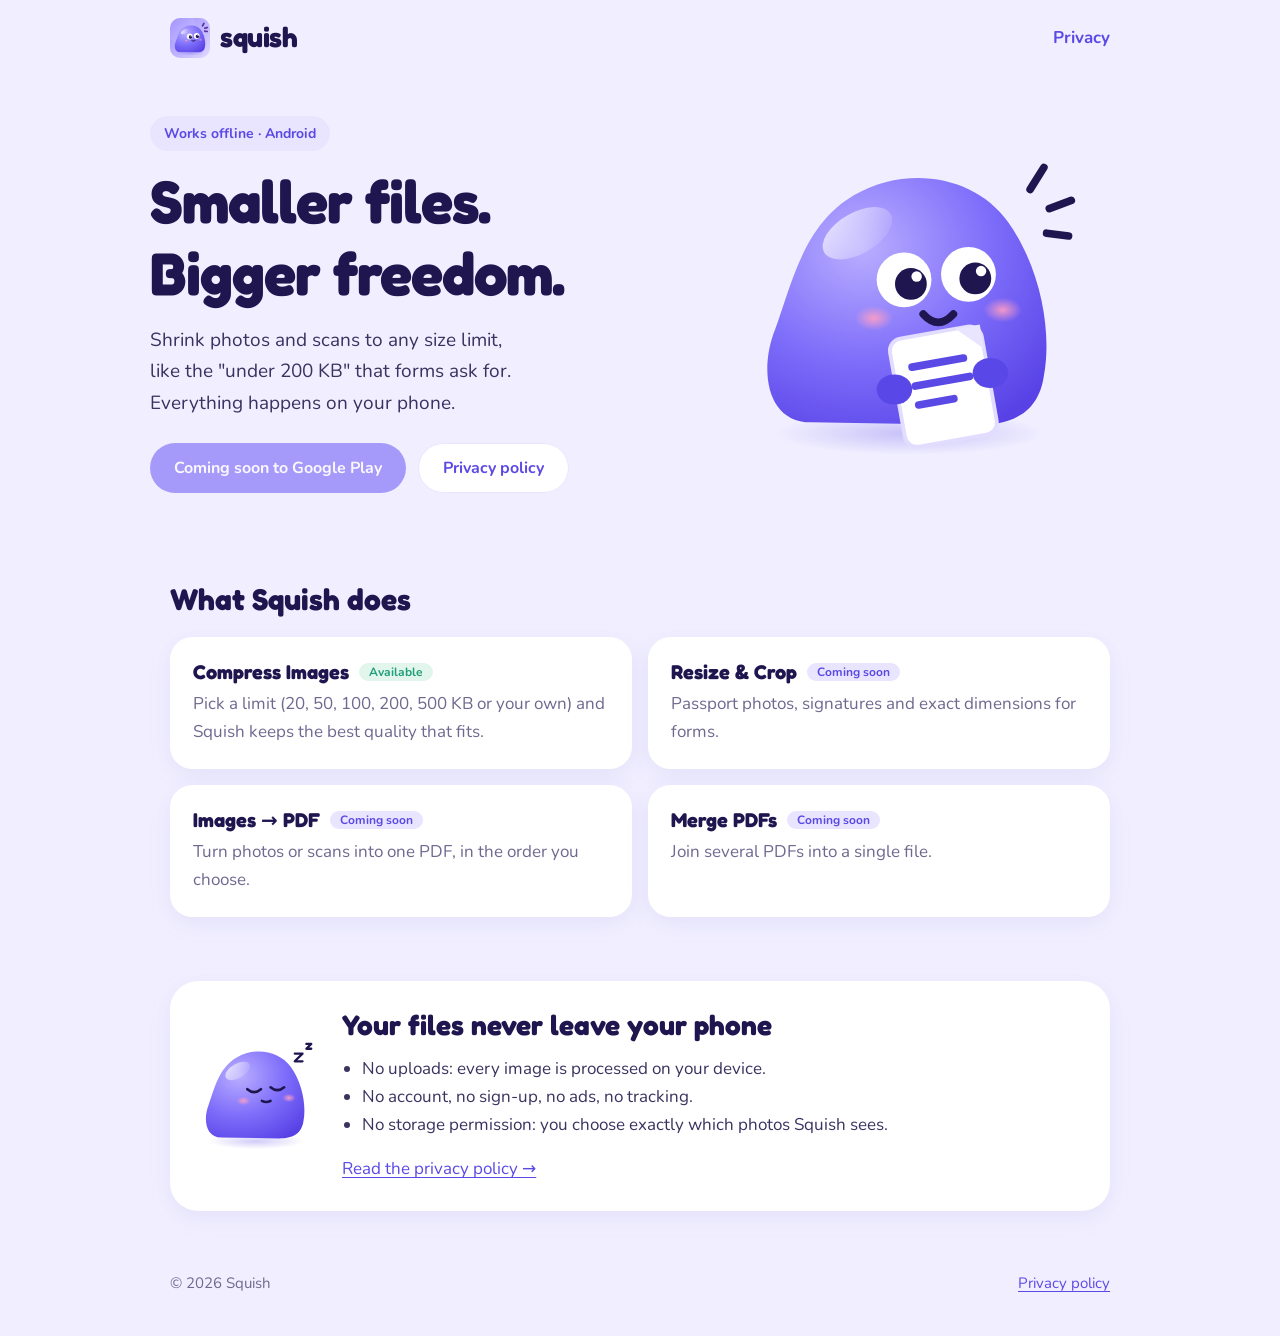
==== index.html @ 7645c55e "Initial Commit: Website for Squish app" ====
<!doctype html>
<html lang="en">
<head>
  <meta charset="utf-8">
  <meta name="viewport" content="width=device-width, initial-scale=1">
  <title>Squish: compress images offline</title>
  <meta name="description" content="Squish is an Android app that shrinks images to any size limit, like under 200 KB, right on your phone. No uploads, no sign-up.">
  <meta name="theme-color" content="#7462F7">
  <link rel="icon" type="image/png" href="/assets/favicon.png">
  <link rel="apple-touch-icon" href="/assets/apple-touch-icon.png">
  <meta property="og:title" content="Squish: compress images offline">
  <meta property="og:description" content="Shrink images to any size limit, right on your phone. No uploads. No sign-up.">
  <meta property="og:image" content="/assets/icon-512.png">
  <link rel="preconnect" href="https://fonts.googleapis.com">
  <link rel="preconnect" href="https://fonts.gstatic.com" crossorigin>
  <link href="https://fonts.googleapis.com/css2?family=Fredoka:wght@500;600;700&family=Nunito:wght@400;600;700;800&display=swap" rel="stylesheet">
  <link rel="stylesheet" href="/assets/styles.css">
</head>
<body>
  <header class="site-header">
    <div class="wrap">
      <a class="brand" href="/"><img src="/assets/icon-512.png" alt="">squish</a>
      <nav class="nav"><a href="/privacy">Privacy</a></nav>
    </div>
  </header>

  <main>
    <div class="wrap hero">
      <div>
        <span class="pill">Works offline · Android</span>
        <h1 style="margin-top:14px">Smaller files.<br>Bigger freedom.</h1>
        <p class="lead">Shrink photos and scans to any size limit, like the "under 200&nbsp;KB" that forms ask for. Everything happens on your phone.</p>
        <div class="actions">
          <!-- Replace with your Play Store link once the app is public:
               https://play.google.com/store/apps/details?id=com.devarsh.squish -->
          <a class="btn" aria-disabled="true">Coming soon to Google Play</a>
          <a class="btn secondary" href="/privacy">Privacy policy</a>
        </div>
      </div>
      <div class="art"><img src="/assets/mascot.svg" alt="Squish mascot, a purple blob holding a document" width="496" height="448"></div>
    </div>

    <section aria-labelledby="tools">
      <div class="wrap">
        <h2 id="tools">What Squish does</h2>
        <div class="grid">
          <div class="card">
            <h3>Compress Images <span class="tag live">Available</span></h3>
            <p>Pick a limit (20, 50, 100, 200, 500 KB or your own) and Squish keeps the best quality that fits.</p>
          </div>
          <div class="card">
            <h3>Resize &amp; Crop <span class="tag">Coming soon</span></h3>
            <p>Passport photos, signatures and exact dimensions for forms.</p>
          </div>
          <div class="card">
            <h3>Images → PDF <span class="tag">Coming soon</span></h3>
            <p>Turn photos or scans into one PDF, in the order you choose.</p>
          </div>
          <div class="card">
            <h3>Merge PDFs <span class="tag">Coming soon</span></h3>
            <p>Join several PDFs into a single file.</p>
          </div>
        </div>
      </div>
    </section>

    <section aria-labelledby="privacy">
      <div class="wrap">
        <div class="privacy-band">
          <img src="/assets/mascot-sleepy.svg" alt="" width="496" height="448">
          <div>
            <h2 id="privacy" style="font-size:28px">Your files never leave your phone</h2>
            <ul>
              <li>No uploads: every image is processed on your device.</li>
              <li>No account, no sign-up, no ads, no tracking.</li>
              <li>No storage permission: you choose exactly which photos Squish sees.</li>
            </ul>
            <a href="/privacy">Read the privacy policy →</a>
          </div>
        </div>
      </div>
    </section>
  </main>

  <footer class="site-footer">
    <div class="wrap">
      <span>© 2026 Squish</span>
      <a href="/privacy">Privacy policy</a>
    </div>
  </footer>
</body>
</html>
---- assets/styles.css ----
/* Squish site: same tokens as src/theme in the app */
:root {
  --bg: #f1efff;
  --bg-deep: #e7e3ff;
  --surface: #ffffff;
  --primary: #7462f7;
  --primary-deep: #5b49e6;
  --primary-tint: #e9e5ff;
  --ink: #1f1650;
  --text: #3a3360;
  --muted: #6f6990;
  --success: #1f9e77;
  --success-tint: #e3f6ee;
  --radius: 22px;
  --shadow: 0 6px 24px rgba(75, 59, 196, 0.08);
  color-scheme: light;
}

* { box-sizing: border-box; }

html { -webkit-text-size-adjust: 100%; }

body {
  margin: 0;
  background: var(--bg);
  color: var(--text);
  font-family: "Nunito", system-ui, -apple-system, "Segoe UI", Roboto, sans-serif;
  font-size: 17px;
  line-height: 1.65;
}

a { color: var(--primary-deep); text-underline-offset: 3px; }
a:hover { color: var(--ink); }
a:focus-visible, .btn:focus-visible { outline: 3px solid var(--primary); outline-offset: 3px; border-radius: 8px; }

h1, h2, h3, .brand {
  font-family: "Fredoka", "Nunito", system-ui, sans-serif;
  color: var(--ink);
  line-height: 1.2;
  margin: 0;
}

.wrap { width: 100%; max-width: 980px; margin: 0 auto; padding: 0 20px; }

/* Header */
.site-header { padding: 18px 0; }
.site-header .wrap { display: flex; align-items: center; justify-content: space-between; gap: 16px; }
.brand { display: inline-flex; align-items: center; gap: 10px; font-size: 28px; font-weight: 700; text-decoration: none; letter-spacing: -0.5px; }
.brand img { width: 40px; height: 40px; border-radius: 10px; }
.nav a { font-weight: 700; text-decoration: none; }

/* Hero */
.hero { display: grid; grid-template-columns: 1.2fr 1fr; gap: 32px; align-items: center; padding: 40px 0 56px; }
.hero h1 { font-size: clamp(38px, 6vw, 60px); font-weight: 700; letter-spacing: -1px; }
.hero p.lead { font-size: 19px; margin: 16px 0 24px; max-width: 34ch; }
.hero .art { display: flex; justify-content: center; }
.hero .art img { width: min(340px, 80%); height: auto; }

.pill {
  display: inline-flex; align-items: center; gap: 8px;
  background: var(--primary-tint); color: var(--primary-deep);
  font-weight: 700; font-size: 14px; padding: 6px 14px; border-radius: 999px;
}

.actions { display: flex; flex-wrap: wrap; gap: 12px; align-items: center; }
.btn {
  display: inline-flex; align-items: center; justify-content: center; gap: 8px;
  min-height: 50px; padding: 0 24px; border-radius: 999px;
  font-weight: 700; font-size: 16px; text-decoration: none;
  background: var(--primary); color: #fff; border: 0;
}
.btn:hover { background: var(--primary-deep); color: #fff; }
.btn.secondary { background: var(--surface); color: var(--primary-deep); border: 1.5px solid var(--primary-tint); }
.btn.secondary:hover { border-color: var(--primary); color: var(--ink); }
.btn[aria-disabled="true"] { opacity: 0.6; pointer-events: none; }

/* Sections */
section { padding: 32px 0; }
section > .wrap > h2 { font-size: 30px; margin-bottom: 20px; }

.grid { display: grid; grid-template-columns: repeat(2, 1fr); gap: 16px; }
.card {
  background: var(--surface); border-radius: var(--radius); padding: 22px;
  box-shadow: var(--shadow); border: 1.5px solid #fff;
}
.card h3 { font-size: 20px; margin-bottom: 6px; display: flex; align-items: center; gap: 10px; flex-wrap: wrap; }
.card p { margin: 0; color: var(--muted); }
.tag { font-family: "Nunito", sans-serif; font-size: 12px; font-weight: 700; padding: 2px 10px; border-radius: 999px; background: var(--primary-tint); color: var(--primary-deep); }
.tag.live { background: var(--success-tint); color: var(--success); }

.privacy-band { background: var(--surface); border-radius: 28px; padding: 28px; box-shadow: var(--shadow); display: grid; grid-template-columns: auto 1fr; gap: 24px; align-items: center; }
.privacy-band img { width: 120px; height: auto; }
.privacy-band ul { margin: 12px 0 16px; padding-left: 20px; }

/* Policy page */
.policy { padding: 24px 0 56px; }
.policy article {
  background: var(--surface); border-radius: 28px; box-shadow: var(--shadow);
  padding: clamp(22px, 5vw, 48px); max-width: 760px; margin: 0 auto;
}
.policy h1 { font-size: clamp(32px, 5vw, 44px); }
.policy .meta { color: var(--muted); margin: 8px 0 24px; }
.policy h2 { font-size: 22px; margin: 32px 0 8px; }
.policy ul { padding-left: 22px; }
.policy li { margin: 6px 0; }
.summary {
  background: var(--primary-tint); border-radius: 18px; padding: 18px 20px; margin: 0 0 8px;
  color: var(--ink); font-weight: 600;
}
.summary strong { font-family: "Fredoka", sans-serif; font-weight: 600; font-size: 19px; display: block; margin-bottom: 4px; }
table { width: 100%; border-collapse: collapse; margin: 12px 0; font-size: 16px; }
th, td { text-align: left; padding: 10px 12px; border-bottom: 1px solid var(--primary-tint); vertical-align: top; }
th { color: var(--ink); font-weight: 800; }

/* Footer */
.site-footer { padding: 28px 0 40px; color: var(--muted); font-size: 15px; }
.site-footer .wrap { display: flex; flex-wrap: wrap; gap: 8px 20px; justify-content: space-between; }

@media (max-width: 720px) {
  .hero { grid-template-columns: 1fr; padding-top: 16px; text-align: left; }
  .hero .art { order: -1; }
  .hero .art img { width: 200px; }
  .grid { grid-template-columns: 1fr; }
  .privacy-band { grid-template-columns: 1fr; }
  .privacy-band img { width: 90px; }
  table, thead, tbody, tr, th, td { font-size: 15px; }
}
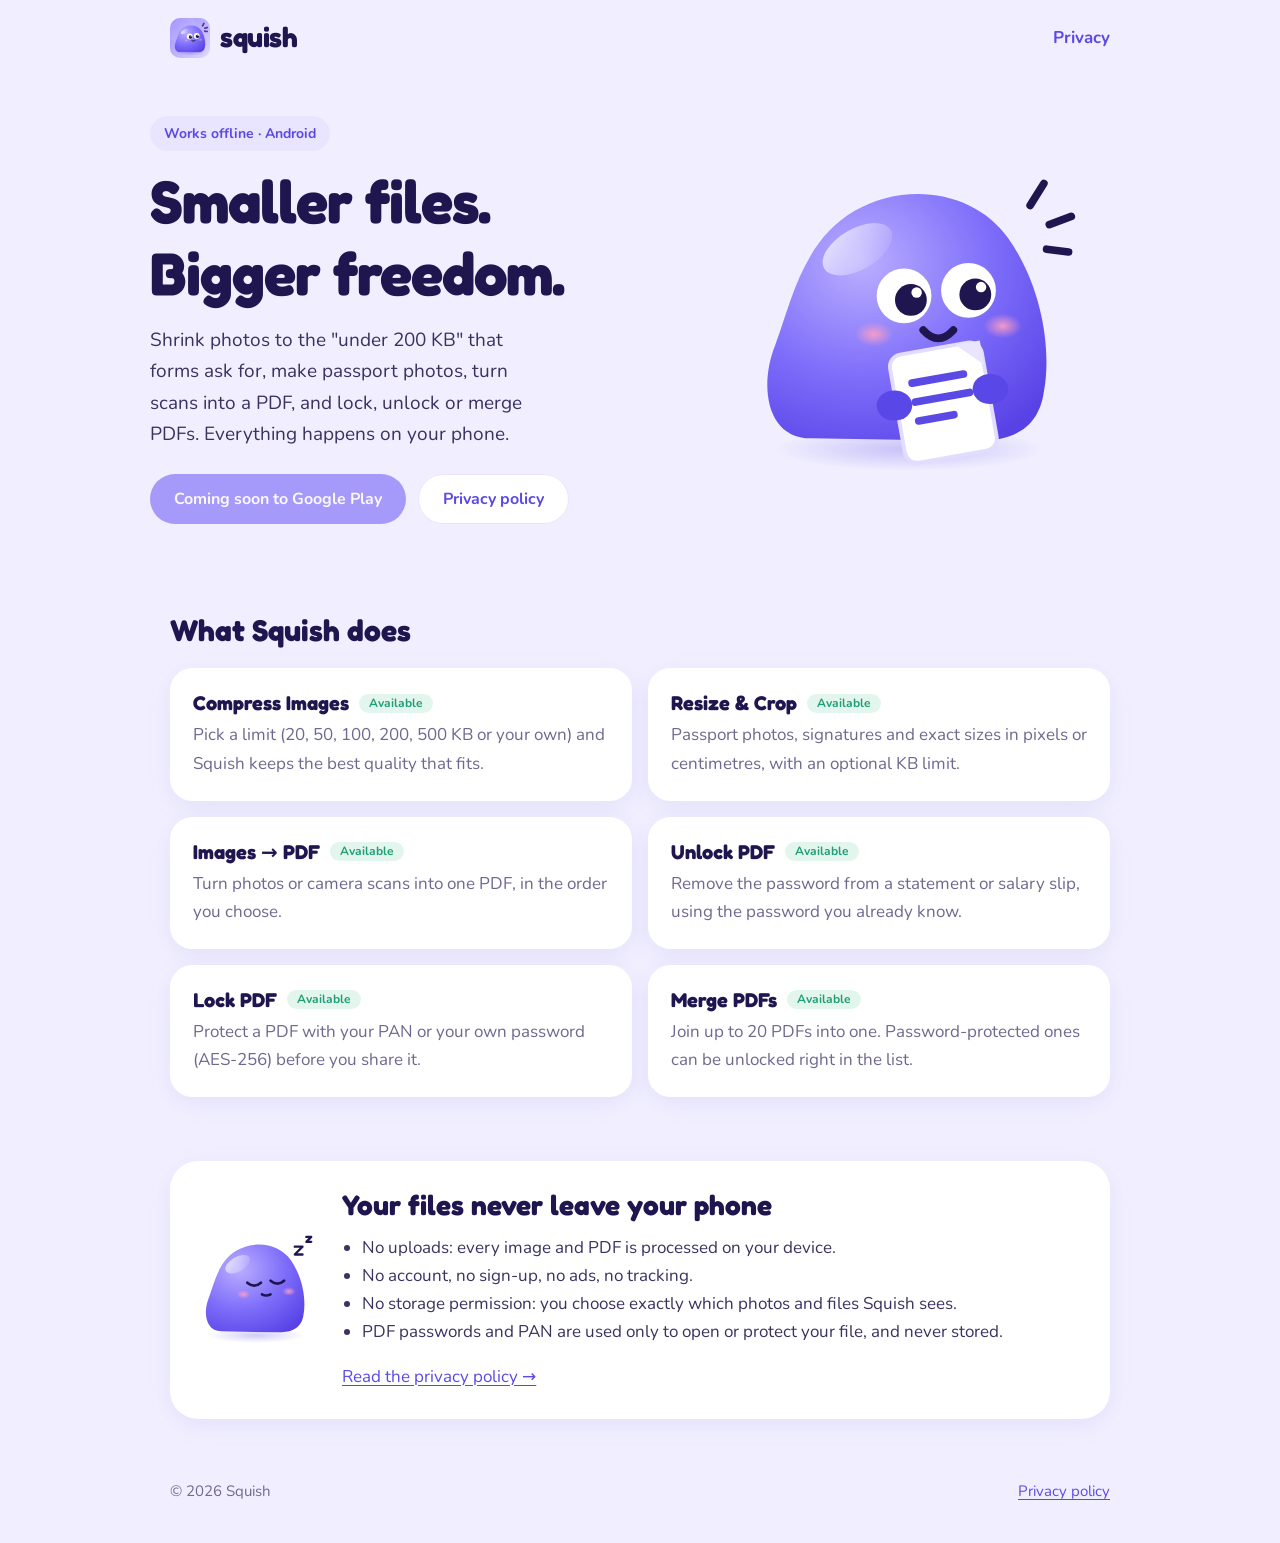
==== commit ee6b5ea4: "Update site and privacy policy for PDF tools" ====
--- a/index.html
+++ b/index.html
@@ -3,13 +3,13 @@
 <head>
   <meta charset="utf-8">
   <meta name="viewport" content="width=device-width, initial-scale=1">
-  <title>Squish: compress images offline</title>
-  <meta name="description" content="Squish is an Android app that shrinks images to any size limit, like under 200 KB, right on your phone. No uploads, no sign-up.">
+  <title>Squish: offline image and PDF tools</title>
+  <meta name="description" content="Squish is an Android app for forms and documents: compress images to any size limit, make passport photos, turn scans into PDFs, and lock, unlock or merge PDFs. Everything happens on your phone. No uploads, no sign-up.">
   <meta name="theme-color" content="#7462F7">
   <link rel="icon" type="image/png" href="/assets/favicon.png">
   <link rel="apple-touch-icon" href="/assets/apple-touch-icon.png">
-  <meta property="og:title" content="Squish: compress images offline">
-  <meta property="og:description" content="Shrink images to any size limit, right on your phone. No uploads. No sign-up.">
+  <meta property="og:title" content="Squish: offline image and PDF tools">
+  <meta property="og:description" content="Compress, resize, convert, lock, unlock and merge, right on your phone. No uploads. No sign-up.">
   <meta property="og:image" content="/assets/icon-512.png">
   <link rel="preconnect" href="https://fonts.googleapis.com">
   <link rel="preconnect" href="https://fonts.gstatic.com" crossorigin>
@@ -29,7 +29,7 @@
       <div>
         <span class="pill">Works offline · Android</span>
         <h1 style="margin-top:14px">Smaller files.<br>Bigger freedom.</h1>
-        <p class="lead">Shrink photos and scans to any size limit, like the "under 200&nbsp;KB" that forms ask for. Everything happens on your phone.</p>
+        <p class="lead">Shrink photos to the "under 200&nbsp;KB" that forms ask for, make passport photos, turn scans into a PDF, and lock, unlock or merge PDFs. Everything happens on your phone.</p>
         <div class="actions">
           <!-- Replace with your Play Store link once the app is public:
                https://play.google.com/store/apps/details?id=com.devarsh.squish -->
@@ -49,16 +49,24 @@
             <p>Pick a limit (20, 50, 100, 200, 500 KB or your own) and Squish keeps the best quality that fits.</p>
           </div>
           <div class="card">
-            <h3>Resize &amp; Crop <span class="tag">Coming soon</span></h3>
-            <p>Passport photos, signatures and exact dimensions for forms.</p>
+            <h3>Resize &amp; Crop <span class="tag live">Available</span></h3>
+            <p>Passport photos, signatures and exact sizes in pixels or centimetres, with an optional KB limit.</p>
           </div>
           <div class="card">
-            <h3>Images → PDF <span class="tag">Coming soon</span></h3>
-            <p>Turn photos or scans into one PDF, in the order you choose.</p>
+            <h3>Images → PDF <span class="tag live">Available</span></h3>
+            <p>Turn photos or camera scans into one PDF, in the order you choose.</p>
           </div>
           <div class="card">
-            <h3>Merge PDFs <span class="tag">Coming soon</span></h3>
-            <p>Join several PDFs into a single file.</p>
+            <h3>Unlock PDF <span class="tag live">Available</span></h3>
+            <p>Remove the password from a statement or salary slip, using the password you already know.</p>
+          </div>
+          <div class="card">
+            <h3>Lock PDF <span class="tag live">Available</span></h3>
+            <p>Protect a PDF with your PAN or your own password (AES-256) before you share it.</p>
+          </div>
+          <div class="card">
+            <h3>Merge PDFs <span class="tag live">Available</span></h3>
+            <p>Join up to 20 PDFs into one. Password-protected ones can be unlocked right in the list.</p>
           </div>
         </div>
       </div>
@@ -71,9 +79,10 @@
           <div>
             <h2 id="privacy" style="font-size:28px">Your files never leave your phone</h2>
             <ul>
-              <li>No uploads: every image is processed on your device.</li>
+              <li>No uploads: every image and PDF is processed on your device.</li>
               <li>No account, no sign-up, no ads, no tracking.</li>
-              <li>No storage permission: you choose exactly which photos Squish sees.</li>
+              <li>No storage permission: you choose exactly which photos and files Squish sees.</li>
+              <li>PDF passwords and PAN are used only to open or protect your file, and never stored.</li>
             </ul>
             <a href="/privacy">Read the privacy policy →</a>
           </div>
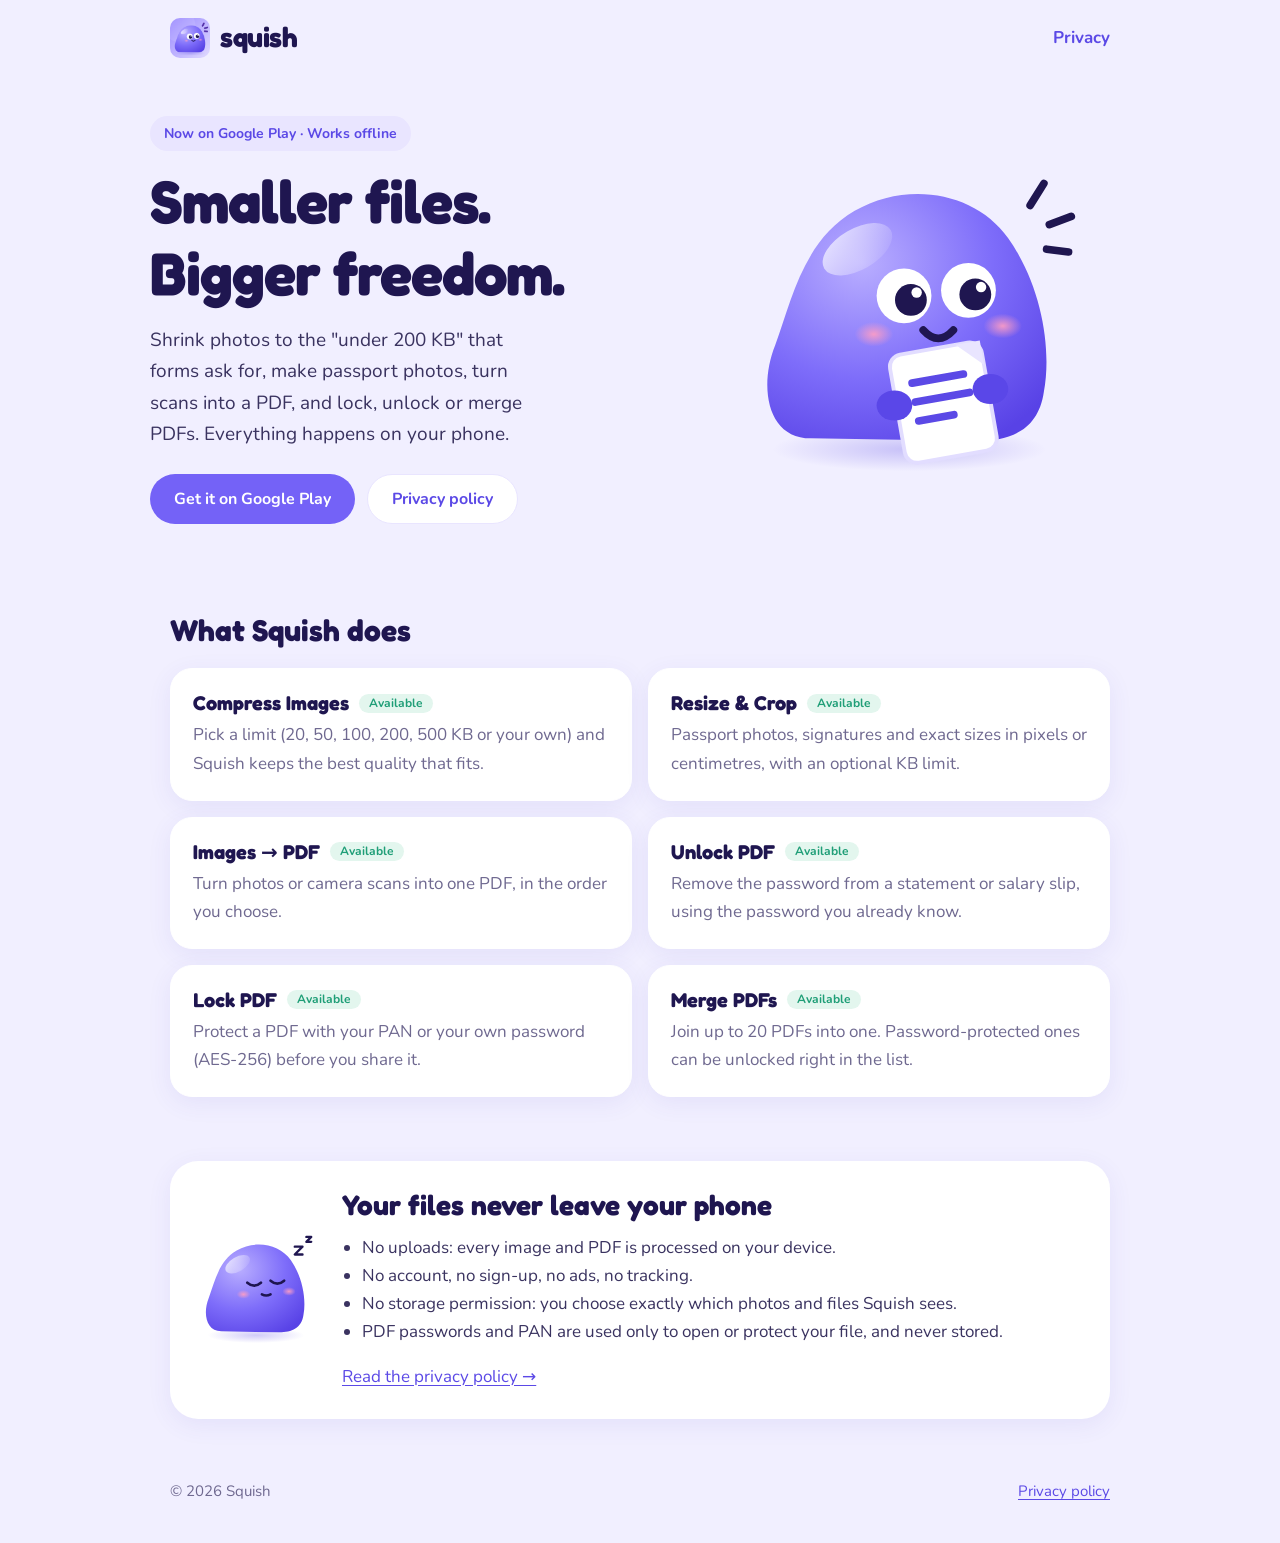
==== commit f33297bb: "Add Google Play link and update site title" ====
--- a/index.html
+++ b/index.html
@@ -1,101 +1,160 @@
 <!doctype html>
 <html lang="en">
-<head>
-  <meta charset="utf-8">
-  <meta name="viewport" content="width=device-width, initial-scale=1">
-  <title>Squish: offline image and PDF tools</title>
-  <meta name="description" content="Squish is an Android app for forms and documents: compress images to any size limit, make passport photos, turn scans into PDFs, and lock, unlock or merge PDFs. Everything happens on your phone. No uploads, no sign-up.">
-  <meta name="theme-color" content="#7462F7">
-  <link rel="icon" type="image/png" href="/assets/favicon.png">
-  <link rel="apple-touch-icon" href="/assets/apple-touch-icon.png">
-  <meta property="og:title" content="Squish: offline image and PDF tools">
-  <meta property="og:description" content="Compress, resize, convert, lock, unlock and merge, right on your phone. No uploads. No sign-up.">
-  <meta property="og:image" content="/assets/icon-512.png">
-  <link rel="preconnect" href="https://fonts.googleapis.com">
-  <link rel="preconnect" href="https://fonts.gstatic.com" crossorigin>
-  <link href="https://fonts.googleapis.com/css2?family=Fredoka:wght@500;600;700&family=Nunito:wght@400;600;700;800&display=swap" rel="stylesheet">
-  <link rel="stylesheet" href="/assets/styles.css">
-</head>
-<body>
-  <header class="site-header">
-    <div class="wrap">
-      <a class="brand" href="/"><img src="/assets/icon-512.png" alt="">squish</a>
-      <nav class="nav"><a href="/privacy">Privacy</a></nav>
-    </div>
-  </header>
+  <head>
+    <meta charset="utf-8" />
+    <meta name="viewport" content="width=device-width, initial-scale=1" />
+    <title>Squish: Image & PDF Tools</title>
+    <meta
+      name="description"
+      content="Squish is an Android app for forms and documents: compress images to any size limit, make passport photos, turn scans into PDFs, and lock, unlock or merge PDFs. Everything happens on your phone. No uploads, no sign-up."
+    />
+    <meta name="theme-color" content="#7462F7" />
+    <link rel="icon" type="image/png" href="/assets/favicon.png" />
+    <link rel="apple-touch-icon" href="/assets/apple-touch-icon.png" />
+    <meta property="og:title" content="Squish: offline image and PDF tools" />
+    <meta
+      property="og:description"
+      content="Compress, resize, convert, lock, unlock and merge, right on your phone. No uploads. No sign-up."
+    />
+    <meta property="og:image" content="/assets/icon-512.png" />
+    <link rel="preconnect" href="https://fonts.googleapis.com" />
+    <link rel="preconnect" href="https://fonts.gstatic.com" crossorigin />
+    <link
+      href="https://fonts.googleapis.com/css2?family=Fredoka:wght@500;600;700&family=Nunito:wght@400;600;700;800&display=swap"
+      rel="stylesheet"
+    />
+    <link rel="stylesheet" href="/assets/styles.css" />
+  </head>
+  <body>
+    <header class="site-header">
+      <div class="wrap">
+        <a class="brand" href="/"
+          ><img src="/assets/icon-512.png" alt="" />squish</a
+        >
+        <nav class="nav"><a href="/privacy">Privacy</a></nav>
+      </div>
+    </header>
 
-  <main>
-    <div class="wrap hero">
-      <div>
-        <span class="pill">Works offline · Android</span>
-        <h1 style="margin-top:14px">Smaller files.<br>Bigger freedom.</h1>
-        <p class="lead">Shrink photos to the "under 200&nbsp;KB" that forms ask for, make passport photos, turn scans into a PDF, and lock, unlock or merge PDFs. Everything happens on your phone.</p>
-        <div class="actions">
-          <!-- Replace with your Play Store link once the app is public:
-               https://play.google.com/store/apps/details?id=com.devarsh.squish -->
-          <a class="btn" aria-disabled="true">Coming soon to Google Play</a>
-          <a class="btn secondary" href="/privacy">Privacy policy</a>
+    <main>
+      <div class="wrap hero">
+        <div>
+          <span class="pill">Now on Google Play · Works offline</span>
+          <h1 style="margin-top: 14px">Smaller files.<br />Bigger freedom.</h1>
+          <p class="lead">
+            Shrink photos to the "under 200&nbsp;KB" that forms ask for, make
+            passport photos, turn scans into a PDF, and lock, unlock or merge
+            PDFs. Everything happens on your phone.
+          </p>
+          <div class="actions">
+            <a
+              class="btn"
+              href="https://play.google.com/store/apps/details?id=com.devarsh.squish"
+              target="_blank"
+              rel="noopener"
+              >Get it on Google Play</a
+            >
+            <a class="btn secondary" href="/privacy">Privacy policy</a>
+          </div>
+        </div>
+        <div class="art">
+          <img
+            src="/assets/mascot.svg"
+            alt="Squish mascot, a purple blob holding a document"
+            width="496"
+            height="448"
+          />
         </div>
       </div>
-      <div class="art"><img src="/assets/mascot.svg" alt="Squish mascot, a purple blob holding a document" width="496" height="448"></div>
-    </div>
 
-    <section aria-labelledby="tools">
-      <div class="wrap">
-        <h2 id="tools">What Squish does</h2>
-        <div class="grid">
-          <div class="card">
-            <h3>Compress Images <span class="tag live">Available</span></h3>
-            <p>Pick a limit (20, 50, 100, 200, 500 KB or your own) and Squish keeps the best quality that fits.</p>
-          </div>
-          <div class="card">
-            <h3>Resize &amp; Crop <span class="tag live">Available</span></h3>
-            <p>Passport photos, signatures and exact sizes in pixels or centimetres, with an optional KB limit.</p>
-          </div>
-          <div class="card">
-            <h3>Images → PDF <span class="tag live">Available</span></h3>
-            <p>Turn photos or camera scans into one PDF, in the order you choose.</p>
-          </div>
-          <div class="card">
-            <h3>Unlock PDF <span class="tag live">Available</span></h3>
-            <p>Remove the password from a statement or salary slip, using the password you already know.</p>
-          </div>
-          <div class="card">
-            <h3>Lock PDF <span class="tag live">Available</span></h3>
-            <p>Protect a PDF with your PAN or your own password (AES-256) before you share it.</p>
-          </div>
-          <div class="card">
-            <h3>Merge PDFs <span class="tag live">Available</span></h3>
-            <p>Join up to 20 PDFs into one. Password-protected ones can be unlocked right in the list.</p>
+      <section aria-labelledby="tools">
+        <div class="wrap">
+          <h2 id="tools">What Squish does</h2>
+          <div class="grid">
+            <div class="card">
+              <h3>Compress Images <span class="tag live">Available</span></h3>
+              <p>
+                Pick a limit (20, 50, 100, 200, 500 KB or your own) and Squish
+                keeps the best quality that fits.
+              </p>
+            </div>
+            <div class="card">
+              <h3>Resize &amp; Crop <span class="tag live">Available</span></h3>
+              <p>
+                Passport photos, signatures and exact sizes in pixels or
+                centimetres, with an optional KB limit.
+              </p>
+            </div>
+            <div class="card">
+              <h3>Images → PDF <span class="tag live">Available</span></h3>
+              <p>
+                Turn photos or camera scans into one PDF, in the order you
+                choose.
+              </p>
+            </div>
+            <div class="card">
+              <h3>Unlock PDF <span class="tag live">Available</span></h3>
+              <p>
+                Remove the password from a statement or salary slip, using the
+                password you already know.
+              </p>
+            </div>
+            <div class="card">
+              <h3>Lock PDF <span class="tag live">Available</span></h3>
+              <p>
+                Protect a PDF with your PAN or your own password (AES-256)
+                before you share it.
+              </p>
+            </div>
+            <div class="card">
+              <h3>Merge PDFs <span class="tag live">Available</span></h3>
+              <p>
+                Join up to 20 PDFs into one. Password-protected ones can be
+                unlocked right in the list.
+              </p>
+            </div>
           </div>
         </div>
-      </div>
-    </section>
+      </section>
 
-    <section aria-labelledby="privacy">
-      <div class="wrap">
-        <div class="privacy-band">
-          <img src="/assets/mascot-sleepy.svg" alt="" width="496" height="448">
-          <div>
-            <h2 id="privacy" style="font-size:28px">Your files never leave your phone</h2>
-            <ul>
-              <li>No uploads: every image and PDF is processed on your device.</li>
-              <li>No account, no sign-up, no ads, no tracking.</li>
-              <li>No storage permission: you choose exactly which photos and files Squish sees.</li>
-              <li>PDF passwords and PAN are used only to open or protect your file, and never stored.</li>
-            </ul>
-            <a href="/privacy">Read the privacy policy →</a>
+      <section aria-labelledby="privacy">
+        <div class="wrap">
+          <div class="privacy-band">
+            <img
+              src="/assets/mascot-sleepy.svg"
+              alt=""
+              width="496"
+              height="448"
+            />
+            <div>
+              <h2 id="privacy" style="font-size: 28px">
+                Your files never leave your phone
+              </h2>
+              <ul>
+                <li>
+                  No uploads: every image and PDF is processed on your device.
+                </li>
+                <li>No account, no sign-up, no ads, no tracking.</li>
+                <li>
+                  No storage permission: you choose exactly which photos and
+                  files Squish sees.
+                </li>
+                <li>
+                  PDF passwords and PAN are used only to open or protect your
+                  file, and never stored.
+                </li>
+              </ul>
+              <a href="/privacy">Read the privacy policy →</a>
+            </div>
           </div>
         </div>
+      </section>
+    </main>
+
+    <footer class="site-footer">
+      <div class="wrap">
+        <span>© 2026 Squish</span>
+        <a href="/privacy">Privacy policy</a>
       </div>
-    </section>
-  </main>
-
-  <footer class="site-footer">
-    <div class="wrap">
-      <span>© 2026 Squish</span>
-      <a href="/privacy">Privacy policy</a>
-    </div>
-  </footer>
-</body>
+    </footer>
+  </body>
 </html>
